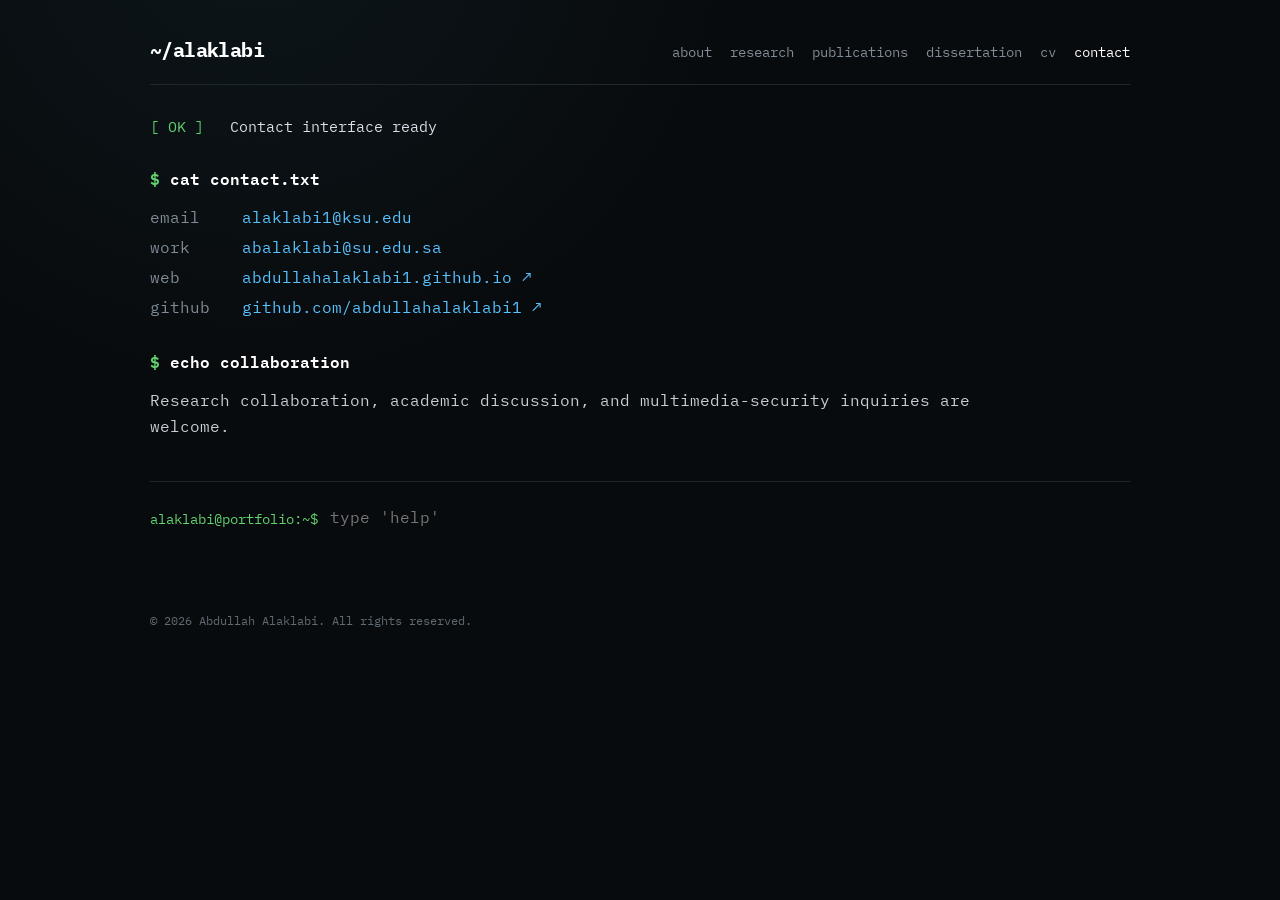
==== contact.html @ 9cfd82d3 "Add files via upload" ====
<!doctype html><html lang="en"><head><meta charset="utf-8"><meta name="viewport" content="width=device-width,initial-scale=1"><meta name="description" content="Abdullah Alaklabi — multimedia security, image encryption, video encryption, steganography, chaotic systems, and SPN research."><meta name="theme-color" content="#080b0d"><title>Contact — Abdullah Alaklabi</title><link rel="preconnect" href="https://fonts.googleapis.com"><link rel="preconnect" href="https://fonts.gstatic.com" crossorigin><link href="https://fonts.googleapis.com/css2?family=IBM+Plex+Mono:wght@400;500;600;700&display=swap" rel="stylesheet"><link rel="stylesheet" href="style.css"></head><body><main class="shell"><header class="header"><a class="brand" href="index.html">~/alaklabi</a><nav class="nav"><a href="index.html">about</a><a href="research.html">research</a><a href="publications.html">publications</a><a href="dissertation.html">dissertation</a><a href="cv.html">cv</a><a href="contact.html">contact</a></nav></header><section class="terminal">
<div class="status"><span class="ok">[ OK ]</span><span>Contact interface ready</span></div><div class="prompt">cat contact.txt</div><dl class="kv"><dt>email</dt><dd><a href="mailto:alaklabi1@ksu.edu">alaklabi1@ksu.edu</a></dd><dt>work</dt><dd><a href="mailto:abalaklabi@su.edu.sa">abalaklabi@su.edu.sa</a></dd><dt>web</dt><dd><a href="https://abdullahalaklabi1.github.io" target="_blank" rel="noopener">abdullahalaklabi1.github.io ↗</a></dd><dt>github</dt><dd><a href="https://github.com/abdullahalaklabi1" target="_blank" rel="noopener">github.com/abdullahalaklabi1 ↗</a></dd></dl><div class="prompt">echo collaboration</div><div class="copy"><p>Research collaboration, academic discussion, and multimedia-security inquiries are welcome.</p></div>
</section><div class="cmdline"><span class="cmd-prefix">alaklabi@portfolio:~$</span><input id="terminal-input" autocomplete="off" spellcheck="false" aria-label="Terminal command" placeholder="type 'help'"></div><div id="terminal-output" class="cmd-output"></div><footer class="footer">© 2026 Abdullah Alaklabi. All rights reserved.</footer></main><script src="script.js"></script></body></html>
---- style.css ----
:root {
  --bg: #080b0d;
  --panel: #0d1115;
  --panel-2: #11171b;
  --text: #d8dee9;
  --muted: #7f8b96;
  --line: #20282f;
  --green: #62d26f;
  --cyan: #59c2ff;
  --amber: #e5c07b;
  --red: #ef6b73;
  --max: 980px;
}
* { box-sizing: border-box; }
html { scroll-behavior: smooth; }
body {
  margin: 0;
  background: radial-gradient(circle at 20% -10%, rgba(89,194,255,.06), transparent 34%), var(--bg);
  color: var(--text);
  font-family: "IBM Plex Mono", "SFMono-Regular", Consolas, "Liberation Mono", monospace;
  line-height: 1.62;
  min-height: 100vh;
}
a { color: var(--cyan); text-decoration: none; }
a:hover { text-decoration: underline; }
.shell { width: min(var(--max), calc(100% - 40px)); margin: 0 auto; padding: 34px 0 70px; }
.header { display: flex; align-items: baseline; justify-content: space-between; gap: 24px; border-bottom: 1px solid var(--line); padding-bottom: 18px; }
.brand { font-size: 1.22rem; font-weight: 700; color: #fff; letter-spacing: -.03em; }
.nav { display: flex; flex-wrap: wrap; gap: 10px 18px; font-size: .9rem; }
.nav a { color: var(--muted); }
.nav a.active, .nav a:hover { color: #fff; text-decoration: none; }
.terminal { margin-top: 30px; }
.status { display: grid; grid-template-columns: 70px 1fr; gap: 10px; margin: 7px 0; font-size: .91rem; }
.ok { color: var(--green); }
.info { color: var(--cyan); }
.warn { color: var(--amber); }
.prompt { margin: 28px 0 13px; color: #fff; font-weight: 600; }
.prompt::before { content: "$ "; color: var(--green); }
.profile { display: grid; grid-template-columns: 160px 1fr; gap: 28px; align-items: center; padding: 18px 0 8px; }
.avatar { width: 150px; height: 150px; border: 1px solid var(--line); border-radius: 10px; display:grid; place-items:center; background: linear-gradient(145deg,#11181d,#0a0f12); box-shadow: inset 0 0 0 1px rgba(255,255,255,.02); position: relative; overflow:hidden; }
.avatar::before { content:"AA"; font-size: 3.2rem; font-weight: 800; color: #e9edf2; letter-spacing:-.08em; }
.avatar::after { content:"MULTIMEDIA SECURITY"; position:absolute; bottom:10px; left:0; right:0; text-align:center; color:var(--muted); font-size:.56rem; letter-spacing:.18em; }
.kv { display:grid; grid-template-columns: 78px 1fr; gap: 4px 14px; margin:0; }
.kv dt { color: var(--muted); }
.kv dd { margin:0; color:#eef2f5; }
.copy { max-width: 830px; color:#c6ced6; }
.copy p { margin: 0 0 13px; }
.tags { display:flex; flex-wrap:wrap; gap:8px; margin-top: 14px; }
.tag { border:1px solid var(--line); background:var(--panel); padding:3px 8px; border-radius:999px; color:#aeb8c2; font-size:.75rem; }
.cards { border-top:1px solid var(--line); margin-top:10px; }
.card { border-bottom:1px solid var(--line); padding:17px 0; }
.card-head { display:grid; grid-template-columns:45px 1fr auto; gap:16px; align-items:start; cursor:pointer; }
.card-num { color:var(--muted); }
.card-title { color:#f1f4f7; font-weight:650; line-height:1.38; }
.card-meta { text-align:right; color:var(--amber); font-size:.78rem; white-space:nowrap; }
.card-extra { display:none; margin:13px 0 0 61px; color:#aeb8c2; max-width:760px; }
.card.open .card-extra { display:block; }
.card-extra .links { margin-top:10px; display:flex; gap:16px; flex-wrap:wrap; }
.chev { color:var(--muted); margin-left:7px; }
.thesis-grid { display:grid; grid-template-columns: repeat(2, minmax(0,1fr)); gap:12px; }
.module { border:1px solid var(--line); background:linear-gradient(180deg,var(--panel),rgba(13,17,21,.55)); padding:15px; border-radius:8px; }
.module b { color:#eef2f5; }
.module small { display:block; color:var(--muted); margin-top:5px; }
.timeline { border-left:1px solid var(--line); margin: 13px 0 0 8px; padding-left:19px; }
.timeline-item { position:relative; margin:0 0 18px; }
.timeline-item::before { content:""; position:absolute; left:-24px; top:.6em; width:8px; height:8px; border-radius:50%; background:var(--green); box-shadow:0 0 0 4px var(--bg); }
.timeline-item .year { color:var(--amber); font-size:.8rem; }
.cmdline { display:flex; gap:10px; align-items:center; margin-top:42px; border-top:1px solid var(--line); padding-top:22px; }
.cmd-prefix { color:var(--green); white-space:nowrap; font-size:.9rem; }
.cmdline input { flex:1; min-width:0; border:0; outline:0; background:transparent; color:#fff; font:inherit; caret-color:var(--green); }
.cmd-output { min-height:30px; margin-top:12px; color:var(--muted); white-space:pre-wrap; font-size:.88rem; }
.footer { color:#5f6a72; margin-top:36px; font-size:.78rem; }
.accent { color:var(--green); }
.muted { color:var(--muted); }
.hero-title { font-size:clamp(1.5rem,4vw,2.45rem); line-height:1.2; letter-spacing:-.045em; color:#f5f7f9; margin:9px 0 16px; }
.hero-title span { color:var(--green); }
hr { border:0; border-top:1px solid var(--line); margin:25px 0; }
@media (max-width:720px) {
  .shell { width:min(100% - 28px,var(--max)); padding-top:22px; }
  .header { align-items:flex-start; flex-direction:column; gap:11px; }
  .profile { grid-template-columns:1fr; }
  .avatar { width:120px; height:120px; }
  .avatar::before { font-size:2.6rem; }
  .card-head { grid-template-columns:34px 1fr; }
  .card-meta { grid-column:2; text-align:left; }
  .card-extra { margin-left:50px; }
  .thesis-grid { grid-template-columns:1fr; }
  .cmd-prefix { display:none; }
}
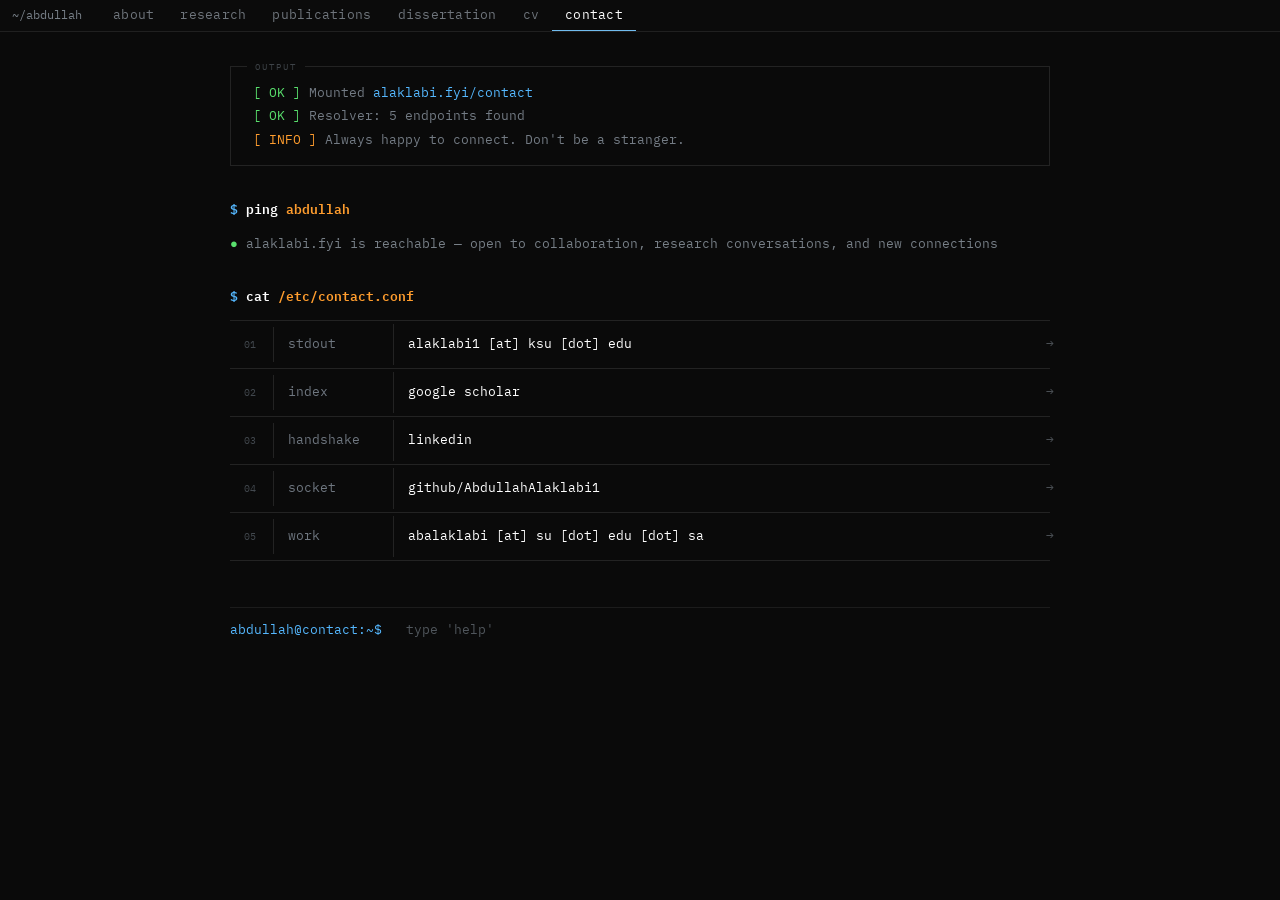
==== commit f129f6c0: "Add files via upload" ====
--- a/contact.html
+++ b/contact.html
@@ -1,3 +1,6 @@
-<!doctype html><html lang="en"><head><meta charset="utf-8"><meta name="viewport" content="width=device-width,initial-scale=1"><meta name="description" content="Abdullah Alaklabi — multimedia security, image encryption, video encryption, steganography, chaotic systems, and SPN research."><meta name="theme-color" content="#080b0d"><title>Contact — Abdullah Alaklabi</title><link rel="preconnect" href="https://fonts.googleapis.com"><link rel="preconnect" href="https://fonts.gstatic.com" crossorigin><link href="https://fonts.googleapis.com/css2?family=IBM+Plex+Mono:wght@400;500;600;700&display=swap" rel="stylesheet"><link rel="stylesheet" href="style.css"></head><body><main class="shell"><header class="header"><a class="brand" href="index.html">~/alaklabi</a><nav class="nav"><a href="index.html">about</a><a href="research.html">research</a><a href="publications.html">publications</a><a href="dissertation.html">dissertation</a><a href="cv.html">cv</a><a href="contact.html">contact</a></nav></header><section class="terminal">
-<div class="status"><span class="ok">[ OK ]</span><span>Contact interface ready</span></div><div class="prompt">cat contact.txt</div><dl class="kv"><dt>email</dt><dd><a href="mailto:alaklabi1@ksu.edu">alaklabi1@ksu.edu</a></dd><dt>work</dt><dd><a href="mailto:abalaklabi@su.edu.sa">abalaklabi@su.edu.sa</a></dd><dt>web</dt><dd><a href="https://abdullahalaklabi1.github.io" target="_blank" rel="noopener">abdullahalaklabi1.github.io ↗</a></dd><dt>github</dt><dd><a href="https://github.com/abdullahalaklabi1" target="_blank" rel="noopener">github.com/abdullahalaklabi1 ↗</a></dd></dl><div class="prompt">echo collaboration</div><div class="copy"><p>Research collaboration, academic discussion, and multimedia-security inquiries are welcome.</p></div>
-</section><div class="cmdline"><span class="cmd-prefix">alaklabi@portfolio:~$</span><input id="terminal-input" autocomplete="off" spellcheck="false" aria-label="Terminal command" placeholder="type 'help'"></div><div id="terminal-output" class="cmd-output"></div><footer class="footer">© 2026 Abdullah Alaklabi. All rights reserved.</footer></main><script src="script.js"></script></body></html>+<!doctype html><html lang="en"><head><meta charset="utf-8"><meta name="viewport" content="width=device-width,initial-scale=1"><title>Contact — Abdullah Alaklabi</title><link rel="preconnect" href="https://fonts.googleapis.com"><link rel="preconnect" href="https://fonts.gstatic.com" crossorigin><link href="https://fonts.googleapis.com/css2?family=IBM+Plex+Mono:wght@400;500;600;700&display=swap" rel="stylesheet"><link rel="stylesheet" href="style.css"></head><body>
+<header class="topbar"><div class="topbar-inner"><a class="brand" href="index.html">~/abdullah</a><nav class="nav"><a href="index.html">about</a><a href="research.html">research</a><a href="publications.html">publications</a><a href="dissertation.html">dissertation</a><a href="cv.html">cv</a><a href="contact.html">contact</a></nav></div></header>
+<main class="page"><section class="output-box"><div class="output-label">OUTPUT</div><div><span class="ok">[ OK ]</span> Mounted <a href="contact.html">alaklabi.fyi/contact</a></div><div><span class="ok">[ OK ]</span> Resolver: 5 endpoints found</div><div><span class="info">[ INFO ]</span> Always happy to connect. Don't be a stranger.</div></section>
+<div class="prompt">ping <span class="orange">abdullah</span></div><p class="muted"><span style="color:var(--green)">●</span> alaklabi.fyi is reachable — open to collaboration, research conversations, and new connections</p>
+<div class="prompt">cat <span class="orange">/etc/contact.conf</span></div><section class="contact-list"><a class="contact-row" href="mailto:alaklabi1@ksu.edu"><div class="num">01</div><div class="label">stdout</div><div class="value">alaklabi1 [at] ksu [dot] edu</div><div class="arrow">→</div></a><a class="contact-row" href="https://scholar.google.com/citations?user=vVHuv7kAAAAJ&hl=en" target="_blank" rel="noopener"><div class="num">02</div><div class="label">index</div><div class="value">google scholar</div><div class="arrow">→</div></a><a class="contact-row" href="https://www.linkedin.com/in/abdullah-alaklabi-559195176/" target="_blank" rel="noopener"><div class="num">03</div><div class="label">handshake</div><div class="value">linkedin</div><div class="arrow">→</div></a><a class="contact-row" href="https://github.com/AbdullahAlaklabi1" target="_blank" rel="noopener"><div class="num">04</div><div class="label">socket</div><div class="value">github/AbdullahAlaklabi1</div><div class="arrow">→</div></a><a class="contact-row" href="mailto:abalaklabi@su.edu.sa"><div class="num">05</div><div class="label">work</div><div class="value">abalaklabi [at] su [dot] edu [dot] sa</div><div class="arrow">→</div></a></section>
+<div class="terminal-footer"><span class="host">abdullah@contact:~$</span>&nbsp;&nbsp; type 'help'</div></main><script src="script.js"></script></body></html>
--- a/style.css
+++ b/style.css
@@ -1,89 +1,43 @@
-:root {
-  --bg: #080b0d;
-  --panel: #0d1115;
-  --panel-2: #11171b;
-  --text: #d8dee9;
-  --muted: #7f8b96;
-  --line: #20282f;
-  --green: #62d26f;
-  --cyan: #59c2ff;
-  --amber: #e5c07b;
-  --red: #ef6b73;
-  --max: 980px;
+:root{
+  --bg:#0a0a0a;
+  --panel:#0b0b0b;
+  --text:#f1f1f1;
+  --muted:#6e7781;
+  --line:#232323;
+  --blue:#55b8ff;
+  --green:#59e06d;
+  --orange:#ff9d2e;
+  --max:820px;
 }
-* { box-sizing: border-box; }
-html { scroll-behavior: smooth; }
-body {
-  margin: 0;
-  background: radial-gradient(circle at 20% -10%, rgba(89,194,255,.06), transparent 34%), var(--bg);
-  color: var(--text);
-  font-family: "IBM Plex Mono", "SFMono-Regular", Consolas, "Liberation Mono", monospace;
-  line-height: 1.62;
-  min-height: 100vh;
+*{box-sizing:border-box}
+html{background:var(--bg);scroll-behavior:smooth}
+body{margin:0;background:var(--bg);color:var(--text);font-family:"IBM Plex Mono",Consolas,"Liberation Mono",monospace;font-size:13px;line-height:1.72}
+a{color:var(--blue);text-decoration:none}a:hover{text-decoration:underline}
+.topbar{height:32px;border-bottom:1px solid #202020;background:#0b0b0b;position:sticky;top:0;z-index:10}
+.topbar-inner{height:100%;width:min(100%,1500px);margin:0 auto;display:flex;align-items:center;padding:0 12px}
+.brand{color:#777f87;margin-right:18px;white-space:nowrap;font-size:12px}
+.nav{display:flex;height:100%;align-items:stretch;gap:0;overflow-x:auto}
+.nav a{display:flex;align-items:center;color:#6f757c;padding:0 13px;border-bottom:1px solid transparent;letter-spacing:.02em;white-space:nowrap}
+.nav a.active{color:#fff;border-bottom-color:#71bcef}.nav a:hover{color:#fff;text-decoration:none}
+.page{width:min(var(--max),calc(100% - 34px));margin:34px auto 72px}
+.output-box{position:relative;border:1px solid var(--line);background:#0a0a0a;padding:14px 22px 13px;margin-bottom:32px;color:#737b84}
+.output-box>div:not(.output-label){margin:1px 0}.output-label{position:absolute;top:-8px;left:16px;background:var(--bg);padding:0 8px;font-size:9px;color:#3e4348;letter-spacing:.22em}
+.ok{color:var(--green)}.info{color:var(--orange)}
+.prompt{margin:29px 0 13px;color:#fff;font-weight:600}.prompt::before{content:"$ ";color:var(--blue)}
+.orange{color:var(--orange)}
+.whois{display:grid;grid-template-columns:160px 1fr;gap:28px;align-items:start;margin-bottom:30px}
+.portrait{width:160px;height:172px;object-fit:cover;border:1px solid #2b2b2b;border-radius:2px}
+.kv{display:grid;grid-template-columns:58px 1fr;gap:5px 14px;margin:0;padding-top:1px}.kv dt{color:#717984}.kv dd{margin:0;color:#f0f0f0}.kv strong{color:#fff}
+.text-block{border-left:1px solid #252525;padding:10px 18px;color:#efefef}.text-block p{margin:0 0 13px}.text-block p:last-child{margin-bottom:0}
+.link-buttons{display:flex;flex-wrap:wrap;gap:8px}.link-buttons a{border:1px solid #202020;color:#747b82;padding:7px 12px}.link-buttons a:hover{border-color:#3b3b3b;color:#fff;text-decoration:none}
+.mini-log{display:flex;align-items:center;gap:12px;color:#dcdcdc}.mini-log .date{color:#555e66}.badge{border:1px solid var(--orange);color:var(--orange);padding:1px 7px;font-size:10px}
+.project-list,.contact-list,.publication-list{border-top:1px solid var(--line)}
+.project{display:grid;grid-template-columns:44px 1fr auto;gap:14px;align-items:center;padding:12px 0;border-bottom:1px solid var(--line);position:relative}.project:after{content:"▸";position:absolute;right:2px;top:7px;color:#41464b;font-size:10px}.project-num{color:#42484e;font-size:10px}.project-title{font-weight:600;color:#fff;line-height:1.45}.project-meta{text-align:right;color:var(--orange);font-size:10px;white-space:nowrap}.project-tags{grid-column:2/4;display:flex;gap:5px;justify-content:flex-end}.project-tags span{border:1px solid var(--orange);color:var(--orange);padding:1px 6px;font-size:9px}
+.pub{display:grid;grid-template-columns:44px 1fr auto;gap:14px;align-items:center;padding:13px 0;border-bottom:1px solid var(--line)}.pub-num{color:#42484e;font-size:10px}.pub-title{color:#fff;font-weight:600;line-height:1.45}.paper-link{color:var(--orange);border:1px solid var(--orange);padding:2px 7px;font-size:10px;white-space:nowrap}.paper-link:hover{background:#16100a;text-decoration:none}
+.contact-row{display:grid;grid-template-columns:44px 120px 1fr 18px;border-bottom:1px solid var(--line);align-items:center;min-height:48px}.contact-row>div{padding:9px 14px}.contact-row .num{color:#42484e;font-size:10px;border-right:1px solid var(--line)}.contact-row .label{color:#6f7780;border-right:1px solid var(--line)}.contact-row .value{color:#fff}.contact-row .arrow{color:#4a4f54;text-align:right;padding-right:0}
+.cv-list{border-left:1px solid #252525;padding-left:18px}.cv-item{margin-bottom:17px}.cv-date{color:var(--orange);font-size:10px}.muted{color:#777f87}.skills{display:flex;flex-wrap:wrap;gap:7px}.skills span{border:1px solid #222;padding:3px 7px;color:#8a929a}
+.terminal-footer{border-top:1px solid #1c1c1c;margin-top:46px;padding-top:11px;color:#50565c}.terminal-footer .host{color:var(--blue)}
+.empty-space{min-height:520px}
+@media(max-width:700px){
+  body{font-size:12px}.page{width:min(100% - 24px,var(--max));margin-top:24px}.whois{grid-template-columns:1fr}.portrait{width:145px;height:158px}.project,.pub{grid-template-columns:32px 1fr}.project-meta,.paper-link{grid-column:2;text-align:left;justify-self:start}.project-tags{grid-column:2;justify-content:flex-start}.contact-row{grid-template-columns:34px 92px 1fr 12px}.nav a{padding:0 10px}
 }
-a { color: var(--cyan); text-decoration: none; }
-a:hover { text-decoration: underline; }
-.shell { width: min(var(--max), calc(100% - 40px)); margin: 0 auto; padding: 34px 0 70px; }
-.header { display: flex; align-items: baseline; justify-content: space-between; gap: 24px; border-bottom: 1px solid var(--line); padding-bottom: 18px; }
-.brand { font-size: 1.22rem; font-weight: 700; color: #fff; letter-spacing: -.03em; }
-.nav { display: flex; flex-wrap: wrap; gap: 10px 18px; font-size: .9rem; }
-.nav a { color: var(--muted); }
-.nav a.active, .nav a:hover { color: #fff; text-decoration: none; }
-.terminal { margin-top: 30px; }
-.status { display: grid; grid-template-columns: 70px 1fr; gap: 10px; margin: 7px 0; font-size: .91rem; }
-.ok { color: var(--green); }
-.info { color: var(--cyan); }
-.warn { color: var(--amber); }
-.prompt { margin: 28px 0 13px; color: #fff; font-weight: 600; }
-.prompt::before { content: "$ "; color: var(--green); }
-.profile { display: grid; grid-template-columns: 160px 1fr; gap: 28px; align-items: center; padding: 18px 0 8px; }
-.avatar { width: 150px; height: 150px; border: 1px solid var(--line); border-radius: 10px; display:grid; place-items:center; background: linear-gradient(145deg,#11181d,#0a0f12); box-shadow: inset 0 0 0 1px rgba(255,255,255,.02); position: relative; overflow:hidden; }
-.avatar::before { content:"AA"; font-size: 3.2rem; font-weight: 800; color: #e9edf2; letter-spacing:-.08em; }
-.avatar::after { content:"MULTIMEDIA SECURITY"; position:absolute; bottom:10px; left:0; right:0; text-align:center; color:var(--muted); font-size:.56rem; letter-spacing:.18em; }
-.kv { display:grid; grid-template-columns: 78px 1fr; gap: 4px 14px; margin:0; }
-.kv dt { color: var(--muted); }
-.kv dd { margin:0; color:#eef2f5; }
-.copy { max-width: 830px; color:#c6ced6; }
-.copy p { margin: 0 0 13px; }
-.tags { display:flex; flex-wrap:wrap; gap:8px; margin-top: 14px; }
-.tag { border:1px solid var(--line); background:var(--panel); padding:3px 8px; border-radius:999px; color:#aeb8c2; font-size:.75rem; }
-.cards { border-top:1px solid var(--line); margin-top:10px; }
-.card { border-bottom:1px solid var(--line); padding:17px 0; }
-.card-head { display:grid; grid-template-columns:45px 1fr auto; gap:16px; align-items:start; cursor:pointer; }
-.card-num { color:var(--muted); }
-.card-title { color:#f1f4f7; font-weight:650; line-height:1.38; }
-.card-meta { text-align:right; color:var(--amber); font-size:.78rem; white-space:nowrap; }
-.card-extra { display:none; margin:13px 0 0 61px; color:#aeb8c2; max-width:760px; }
-.card.open .card-extra { display:block; }
-.card-extra .links { margin-top:10px; display:flex; gap:16px; flex-wrap:wrap; }
-.chev { color:var(--muted); margin-left:7px; }
-.thesis-grid { display:grid; grid-template-columns: repeat(2, minmax(0,1fr)); gap:12px; }
-.module { border:1px solid var(--line); background:linear-gradient(180deg,var(--panel),rgba(13,17,21,.55)); padding:15px; border-radius:8px; }
-.module b { color:#eef2f5; }
-.module small { display:block; color:var(--muted); margin-top:5px; }
-.timeline { border-left:1px solid var(--line); margin: 13px 0 0 8px; padding-left:19px; }
-.timeline-item { position:relative; margin:0 0 18px; }
-.timeline-item::before { content:""; position:absolute; left:-24px; top:.6em; width:8px; height:8px; border-radius:50%; background:var(--green); box-shadow:0 0 0 4px var(--bg); }
-.timeline-item .year { color:var(--amber); font-size:.8rem; }
-.cmdline { display:flex; gap:10px; align-items:center; margin-top:42px; border-top:1px solid var(--line); padding-top:22px; }
-.cmd-prefix { color:var(--green); white-space:nowrap; font-size:.9rem; }
-.cmdline input { flex:1; min-width:0; border:0; outline:0; background:transparent; color:#fff; font:inherit; caret-color:var(--green); }
-.cmd-output { min-height:30px; margin-top:12px; color:var(--muted); white-space:pre-wrap; font-size:.88rem; }
-.footer { color:#5f6a72; margin-top:36px; font-size:.78rem; }
-.accent { color:var(--green); }
-.muted { color:var(--muted); }
-.hero-title { font-size:clamp(1.5rem,4vw,2.45rem); line-height:1.2; letter-spacing:-.045em; color:#f5f7f9; margin:9px 0 16px; }
-.hero-title span { color:var(--green); }
-hr { border:0; border-top:1px solid var(--line); margin:25px 0; }
-@media (max-width:720px) {
-  .shell { width:min(100% - 28px,var(--max)); padding-top:22px; }
-  .header { align-items:flex-start; flex-direction:column; gap:11px; }
-  .profile { grid-template-columns:1fr; }
-  .avatar { width:120px; height:120px; }
-  .avatar::before { font-size:2.6rem; }
-  .card-head { grid-template-columns:34px 1fr; }
-  .card-meta { grid-column:2; text-align:left; }
-  .card-extra { margin-left:50px; }
-  .thesis-grid { grid-template-columns:1fr; }
-  .cmd-prefix { display:none; }
-}
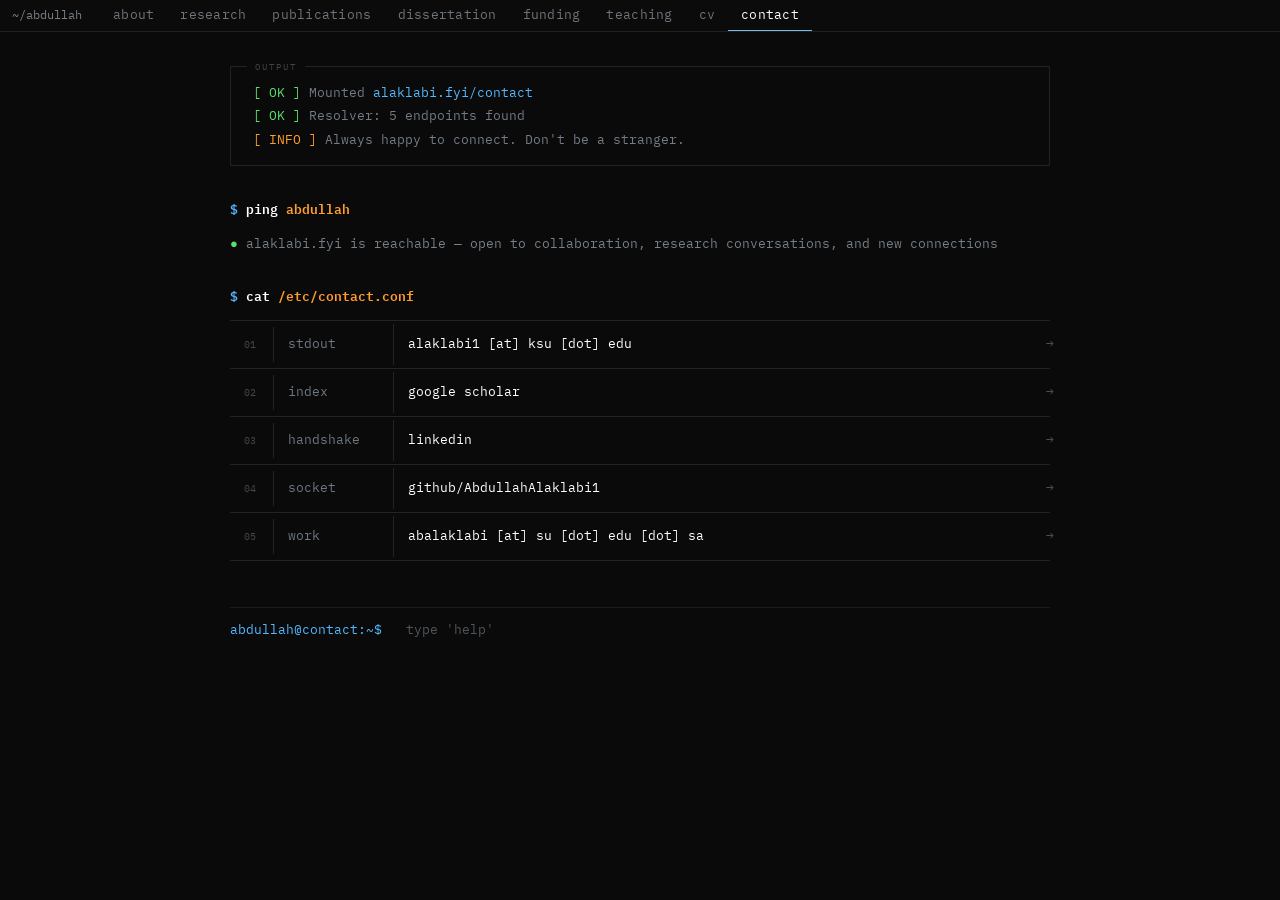
==== commit 78e8813c: "Add files via upload" ====
--- a/contact.html
+++ b/contact.html
@@ -1,5 +1,5 @@
 <!doctype html><html lang="en"><head><meta charset="utf-8"><meta name="viewport" content="width=device-width,initial-scale=1"><title>Contact — Abdullah Alaklabi</title><link rel="preconnect" href="https://fonts.googleapis.com"><link rel="preconnect" href="https://fonts.gstatic.com" crossorigin><link href="https://fonts.googleapis.com/css2?family=IBM+Plex+Mono:wght@400;500;600;700&display=swap" rel="stylesheet"><link rel="stylesheet" href="style.css"></head><body>
-<header class="topbar"><div class="topbar-inner"><a class="brand" href="index.html">~/abdullah</a><nav class="nav"><a href="index.html">about</a><a href="research.html">research</a><a href="publications.html">publications</a><a href="dissertation.html">dissertation</a><a href="cv.html">cv</a><a href="contact.html">contact</a></nav></div></header>
+<header class="topbar"><div class="topbar-inner"><a class="brand" href="index.html">~/abdullah</a><nav class="nav"><a href="index.html">about</a><a href="research.html">research</a><a href="publications.html">publications</a><a href="dissertation.html">dissertation</a><a href="funding.html">funding</a><a href="teaching.html">teaching</a><a href="cv.html">cv</a><a href="contact.html">contact</a></nav></div></header>
 <main class="page"><section class="output-box"><div class="output-label">OUTPUT</div><div><span class="ok">[ OK ]</span> Mounted <a href="contact.html">alaklabi.fyi/contact</a></div><div><span class="ok">[ OK ]</span> Resolver: 5 endpoints found</div><div><span class="info">[ INFO ]</span> Always happy to connect. Don't be a stranger.</div></section>
 <div class="prompt">ping <span class="orange">abdullah</span></div><p class="muted"><span style="color:var(--green)">●</span> alaklabi.fyi is reachable — open to collaboration, research conversations, and new connections</p>
 <div class="prompt">cat <span class="orange">/etc/contact.conf</span></div><section class="contact-list"><a class="contact-row" href="mailto:alaklabi1@ksu.edu"><div class="num">01</div><div class="label">stdout</div><div class="value">alaklabi1 [at] ksu [dot] edu</div><div class="arrow">→</div></a><a class="contact-row" href="https://scholar.google.com/citations?user=vVHuv7kAAAAJ&hl=en" target="_blank" rel="noopener"><div class="num">02</div><div class="label">index</div><div class="value">google scholar</div><div class="arrow">→</div></a><a class="contact-row" href="https://www.linkedin.com/in/abdullah-alaklabi-559195176/" target="_blank" rel="noopener"><div class="num">03</div><div class="label">handshake</div><div class="value">linkedin</div><div class="arrow">→</div></a><a class="contact-row" href="https://github.com/AbdullahAlaklabi1" target="_blank" rel="noopener"><div class="num">04</div><div class="label">socket</div><div class="value">github/AbdullahAlaklabi1</div><div class="arrow">→</div></a><a class="contact-row" href="mailto:abalaklabi@su.edu.sa"><div class="num">05</div><div class="label">work</div><div class="value">abalaklabi [at] su [dot] edu [dot] sa</div><div class="arrow">→</div></a></section>
